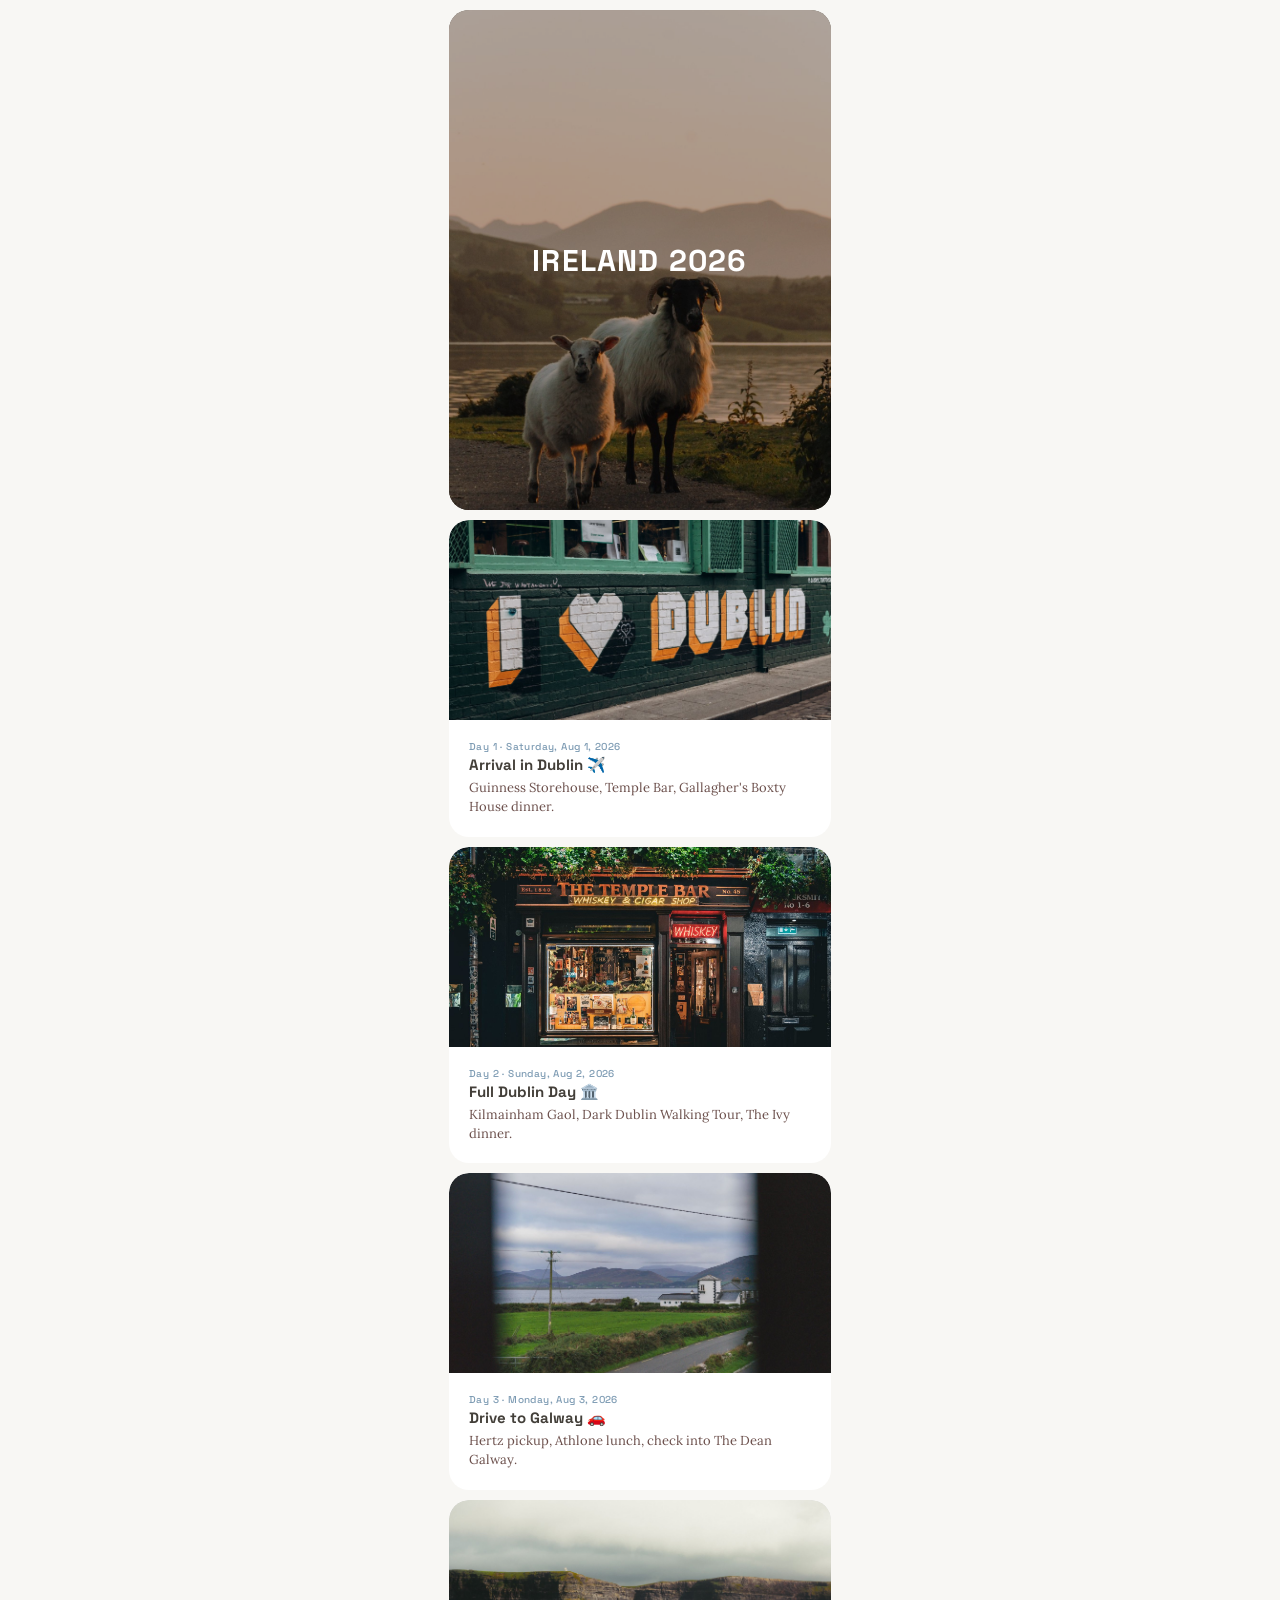
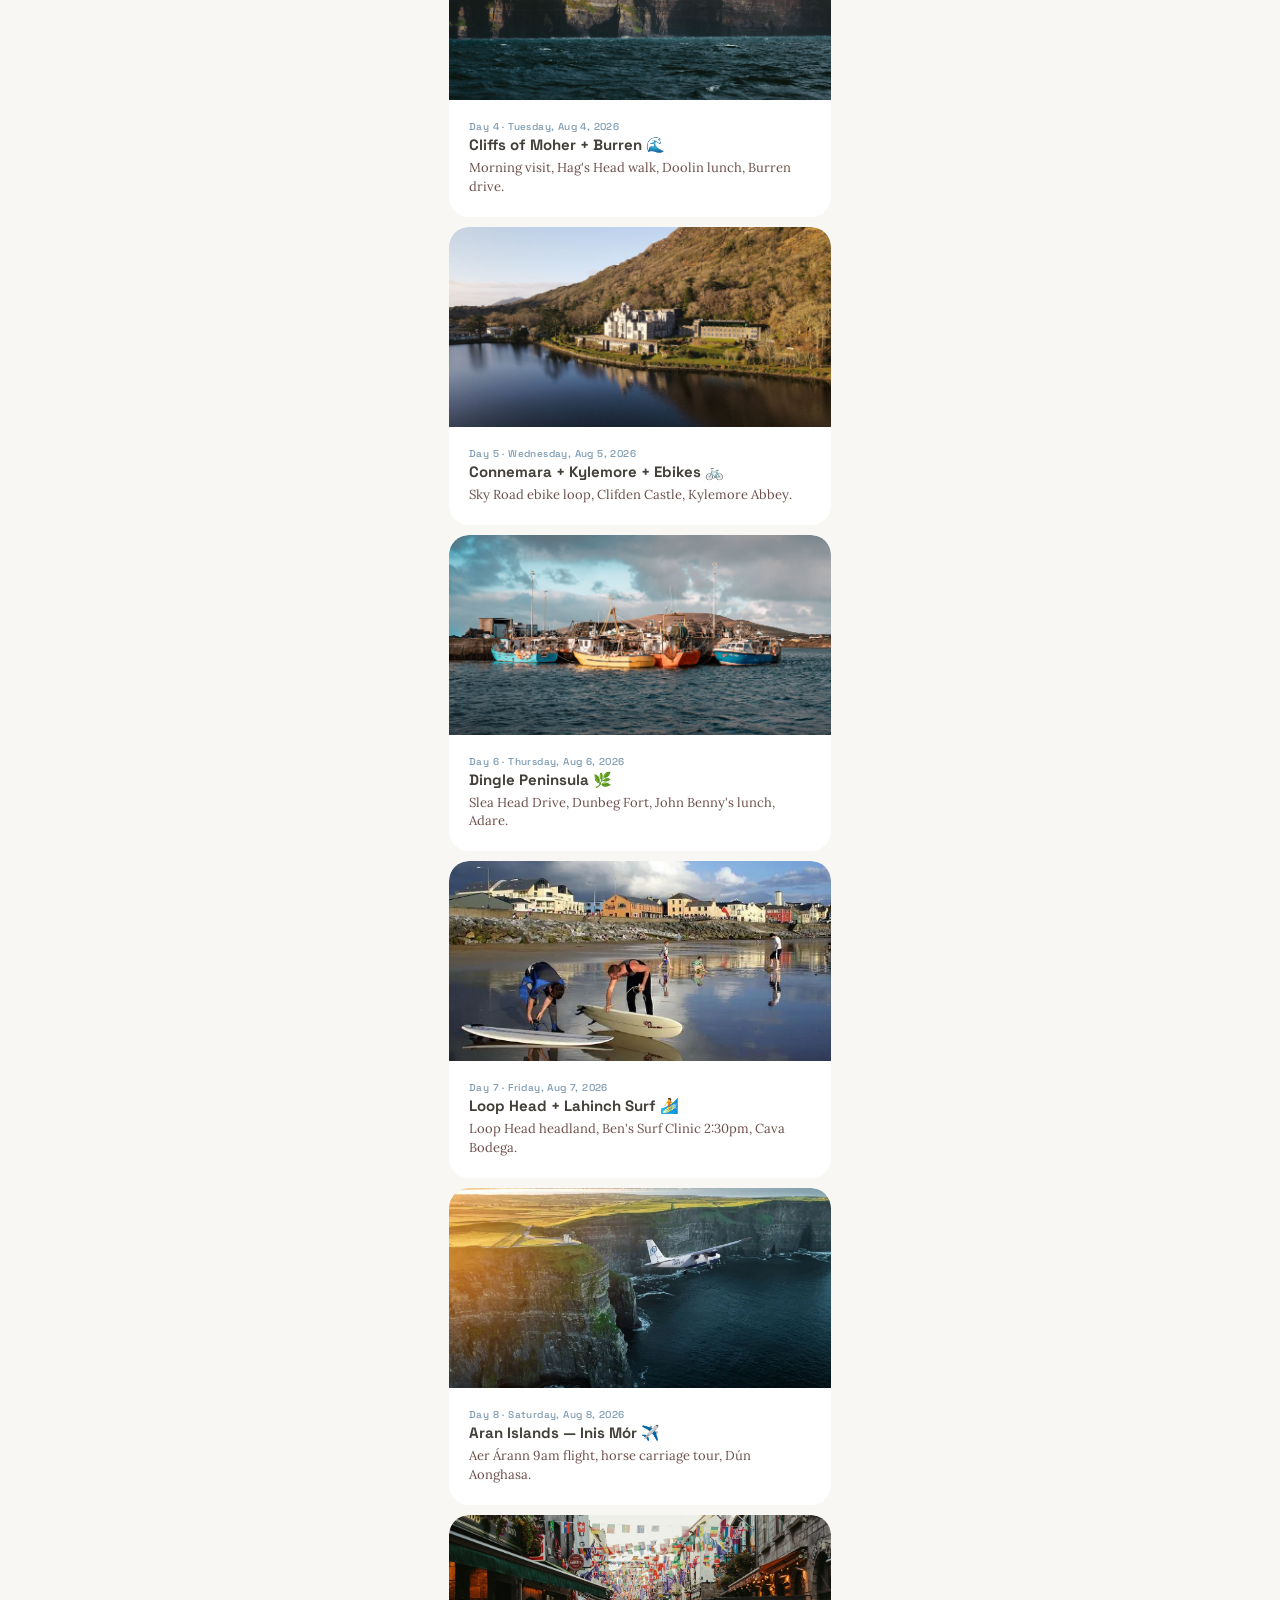
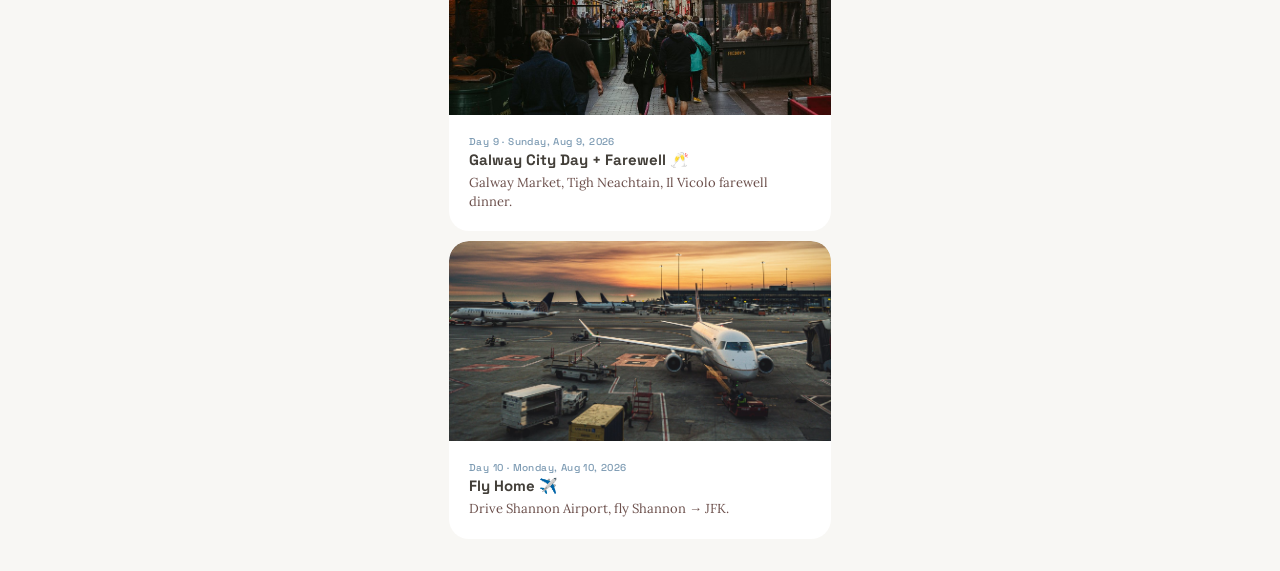
==== index.html @ e74ba72a "Initial Load" ====
<!DOCTYPE html>
<html lang="en">
<head>
<meta charset="UTF-8">
<meta name="viewport" content="width=device-width, initial-scale=1.0, maximum-scale=5.0">
<title>Sabatini Family — Ireland 2026</title>
<link rel="stylesheet" href="css/styles.css">
</head>
<body>
<main class="cover">

  <!-- Hero — replace bg-color with photo when ready -->
  <div class="cover-hero">
    <img src="img/hero.jpg" alt="Ireland 2026">
    <h1>IRELAND 2026</h1>
  </div>

  <!-- Day 1 -->
  <div class="day-card-wrap">
    <a class="day-card" href="days/day-01.html">
      <div class="day-card-image"><img src="img/day01.jpg" alt=""></div>
      <div class="day-card-text">
        <div class="day-card-meta">
          <span class="day-card-label">Day 1  ·  Saturday, Aug 1, 2026</span>
          <span class="day-card-title">Arrival in Dublin ✈️</span>
        </div>
        <span class="day-card-summary">Guinness Storehouse, Temple Bar, Gallagher's Boxty House dinner.</span>
      </div>
    </a>
  </div>

  <!-- Day 2 -->
  <div class="day-card-wrap">
    <a class="day-card" href="days/day-02.html">
      <div class="day-card-image"><img src="img/day02.jpg" alt=""></div>
      <div class="day-card-text">
        <div class="day-card-meta">
          <span class="day-card-label">Day 2  ·  Sunday, Aug 2, 2026</span>
          <span class="day-card-title">Full Dublin Day 🏛️</span>
        </div>
        <span class="day-card-summary">Kilmainham Gaol, Dark Dublin Walking Tour, The Ivy dinner.</span>
      </div>
    </a>
  </div>

  <!-- Day 3 -->
  <div class="day-card-wrap">
    <a class="day-card" href="days/day-03.html">
      <div class="day-card-image"><img src="img/day03.jpg" alt=""></div>
      <div class="day-card-text">
        <div class="day-card-meta">
          <span class="day-card-label">Day 3  ·  Monday, Aug 3, 2026</span>
          <span class="day-card-title">Drive to Galway 🚗</span>
        </div>
        <span class="day-card-summary">Hertz pickup, Athlone lunch, check into The Dean Galway.</span>
      </div>
    </a>
  </div>

  <!-- Day 4 -->
  <div class="day-card-wrap">
    <a class="day-card" href="days/day-04.html">
      <div class="day-card-image"><img src="img/day04.jpg" alt=""></div>
      <div class="day-card-text">
        <div class="day-card-meta">
          <span class="day-card-label">Day 4  ·  Tuesday, Aug 4, 2026</span>
          <span class="day-card-title">Cliffs of Moher + Burren 🌊</span>
        </div>
        <span class="day-card-summary">Morning visit, Hag's Head walk, Doolin lunch, Burren drive.</span>
      </div>
    </a>
  </div>

  <!-- Day 5 -->
  <div class="day-card-wrap">
    <a class="day-card" href="days/day-05.html">
      <div class="day-card-image"><img src="img/day05.jpg" alt=""></div>
      <div class="day-card-text">
        <div class="day-card-meta">
          <span class="day-card-label">Day 5  ·  Wednesday, Aug 5, 2026</span>
          <span class="day-card-title">Connemara + Kylemore + Ebikes 🚲</span>
        </div>
        <span class="day-card-summary">Sky Road ebike loop, Clifden Castle, Kylemore Abbey.</span>
      </div>
    </a>
  </div>

  <!-- Day 6 -->
  <div class="day-card-wrap">
    <a class="day-card" href="days/day-06.html">
      <div class="day-card-image"><img src="img/day06.jpg" alt=""></div>
      <div class="day-card-text">
        <div class="day-card-meta">
          <span class="day-card-label">Day 6  ·  Thursday, Aug 6, 2026</span>
          <span class="day-card-title">Dingle Peninsula 🌿</span>
        </div>
        <span class="day-card-summary">Slea Head Drive, Dunbeg Fort, John Benny's lunch, Adare.</span>
      </div>
    </a>
  </div>

  <!-- Day 7 -->
  <div class="day-card-wrap">
    <a class="day-card" href="days/day-07.html">
      <div class="day-card-image"><img src="img/day07.jpg" alt=""></div>
      <div class="day-card-text">
        <div class="day-card-meta">
          <span class="day-card-label">Day 7  ·  Friday, Aug 7, 2026</span>
          <span class="day-card-title">Loop Head + Lahinch Surf 🏄</span>
        </div>
        <span class="day-card-summary">Loop Head headland, Ben's Surf Clinic 2:30pm, Cava Bodega.</span>
      </div>
    </a>
  </div>

  <!-- Day 8 -->
  <div class="day-card-wrap">
    <a class="day-card" href="days/day-08.html">
      <div class="day-card-image"><img src="img/day08.jpg" alt=""></div>
      <div class="day-card-text">
        <div class="day-card-meta">
          <span class="day-card-label">Day 8  ·  Saturday, Aug 8, 2026</span>
          <span class="day-card-title">Aran Islands — Inis Mór ✈️</span>
        </div>
        <span class="day-card-summary">Aer Árann 9am flight, horse carriage tour, Dún Aonghasa.</span>
      </div>
    </a>
  </div>

  <!-- Day 9 -->
  <div class="day-card-wrap">
    <a class="day-card" href="days/day-09.html">
      <div class="day-card-image"><img src="img/day09.jpg" alt=""></div>
      <div class="day-card-text">
        <div class="day-card-meta">
          <span class="day-card-label">Day 9  ·  Sunday, Aug 9, 2026</span>
          <span class="day-card-title">Galway City Day + Farewell 🥂</span>
        </div>
        <span class="day-card-summary">Galway Market, Tigh Neachtain, Il Vicolo farewell dinner.</span>
      </div>
    </a>
  </div>

  <!-- Day 10 -->
  <div class="day-card-wrap">
    <a class="day-card" href="days/day-10.html">
      <div class="day-card-image"><img src="img/day10.jpg" alt=""></div>
      <div class="day-card-text">
        <div class="day-card-meta">
          <span class="day-card-label">Day 10  ·  Monday, Aug 10, 2026</span>
          <span class="day-card-title">Fly Home ✈️</span>
        </div>
        <span class="day-card-summary">Drive Shannon Airport, fly Shannon → JFK.</span>
      </div>
    </a>
  </div>

</main>
</body>
</html>
---- css/styles.css ----
@import url('https://fonts.googleapis.com/css2?family=Space+Grotesk:wght@300;400;500;700&family=Lora:ital,wght@0,400;0,500;0,600;1,400;1,500&display=swap');

/* ─── Tokens ─────────────────────────────────────────────────── */
:root {
  --galway:    #433f39;
  --atlantic:  #7d9bb3;
  --burren:    #656033;
  --connemara: #996c41;
  --dingle:    #6c504c;
  --mist:      #c6d2e5;
  --surface:   #f8f7f4;
  --card:      #ffffff;
  --img-ph:    #d9d9d9;
  --gap:       10px;
  --sans:      'Space Grotesk', sans-serif;
  --serif:     'Lora', Georgia, 'Times New Roman', serif;

  /* Regional header accent — Dublin leg (Days 1-2), distinct from the Galway-based leg (Days 3-10) */
  --dublin: #6b2f2b;  /* Georgian brick / oxblood */
}

/* ─── Reset ──────────────────────────────────────────────────── */
*, *::before, *::after { box-sizing: border-box; margin: 0; padding: 0; }
html { font-size: 16px; -webkit-text-size-adjust: 100%; }
body { font-family: var(--sans); background: var(--surface); color: var(--galway); }
a { color: inherit; text-decoration: none; }
img { display: block; width: 100%; height: 100%; object-fit: cover; }

/* ─── INDEX PAGE ─────────────────────────────────────────────── */

.cover {
  max-width: 402px;
  margin: 0 auto;
  background: var(--surface);
  display: flex;
  flex-direction: column;
  gap: var(--gap);
  padding-top: 10px;
  padding-bottom: 2rem;
}

/* Hero — 500px, inset 10px, rounded 20px, centered title */
.cover-hero {
  margin: 0 10px;
  height: 500px;
  background: var(--galway);
  border-radius: 20px;
  display: flex;
  align-items: center;
  justify-content: center;
  padding: 10px;
  position: relative;
  overflow: hidden;
  flex-shrink: 0;
}
.cover-hero img {
  position: absolute;
  inset: 0;
  width: 100%;
  height: 100%;
  object-fit: cover;
  z-index: 0;
}
.cover-hero::before {
  content: "";
  position: absolute;
  inset: 0;
  background: rgba(0, 0, 0, 0.32);
  z-index: 1;
}
.cover-hero h1 {
  font-size: 30px;
  font-weight: 700;
  color: #fff;
  text-align: center;
  letter-spacing: 1.2px;
  position: relative;
  z-index: 2;
}

/* Day card wrapper — 10px horizontal padding */
.day-card-wrap {
  width: 100%;
  padding: 0 10px;
  flex-shrink: 0;
}

/* Day card — white, tall, image on top, 20px radius */
.day-card {
  display: flex;
  flex-direction: column;
  align-items: stretch;
  width: 100%;
  background: var(--card);
  border-radius: 20px;
  overflow: hidden;
}

/* Image — full width on top, 200px tall, rounded top corners */
.day-card-image {
  width: 100%;
  height: 200px;
  background: var(--img-ph);
  overflow: hidden;
  position: relative;
  border-top-left-radius: 20px;
  border-top-right-radius: 20px;
}
.day-card-image img {
  position: absolute; inset: 0;
  width: 100%; height: 100%;
  object-fit: cover;
}

/* Text content — below image, 20px padding */
.day-card-text {
  display: flex;
  flex-direction: column;
  gap: 5px;
  padding: 20px;
}
.day-card-meta { display: flex; flex-direction: column; gap: 2px; }
.day-card-label {
  font-family: var(--sans);
  font-size: 10px;
  font-weight: 500;
  color: var(--atlantic);
  letter-spacing: 0.4px;
}
.day-card-title {
  font-family: var(--sans);
  font-size: 15px;
  font-weight: 700;
  color: var(--galway);
}
.day-card-summary {
  font-family: var(--serif);
  font-size: 13px;
  font-weight: 400;
  color: var(--dingle);
  line-height: 1.45;
}


/* ─── DAY DETAIL PAGE ────────────────────────────────────────── */

.day-page {
  max-width: 402px;
  margin: 0 auto;
  background: var(--surface);
  display: flex;
  flex-direction: column;
  gap: var(--gap);
  min-height: 100vh;
  padding-bottom: 2rem;
}

/* Top card — nav + map + tabs merged into one rounded unit, inset 10px from page edges */
.day-top-wrap {
  width: 100%;
  padding: 10px 10px 0 10px;
  flex-shrink: 0;
}
.day-top-card {
  width: 100%;
  border-radius: 20px;
  overflow: hidden;
}
/* Dublin leg (Days 1-2) — swap the header/tabs accent from Galway charcoal to Dublin brick */
.day-top-card.region-dublin .day-nav,
.day-top-card.region-dublin .day-tabs {
  background: var(--dublin);
}

/* Nav bar — #433f39, holds title + breadcrumb + links */
.day-nav {
  width: 100%;
  background: var(--galway);
  display: flex;
  flex-direction: column;
  gap: 14px;
  justify-content: center;
  padding: 16px 20px;
  flex-shrink: 0;
}
.day-nav-head {
  display: flex;
  flex-direction: column;
  gap: 4px;
}
.day-nav-title {
  font-family: var(--sans);
  font-size: 20px;
  font-weight: 700;
  color: #fff;
}
/* Breadcrumb inside the nav bar */
.day-nav-breadcrumb {
  display: flex;
  align-items: center;
  gap: 6px;
  flex-wrap: wrap;
}
.nav-bc-day   { font-family: var(--sans); font-size: 12px; font-weight: 700; color: #fff; white-space: nowrap; }
.nav-bc-dot   { width: 5px; height: 5px; border-radius: 50%; background: var(--mist); flex-shrink: 0; }
.nav-bc-date  { font-family: var(--sans); font-size: 12px; font-weight: 300; color: var(--mist); white-space: nowrap; }
.nav-bc-title { font-family: var(--sans); font-size: 15px; font-weight: 700; color: #fff; }
.day-nav-links {
  display: grid;
  grid-template-columns: 1fr auto 1fr;
  align-items: center;
  width: 100%;
}
.day-nav-links a {
  font-size: 12px;
  font-weight: 300;
  color: var(--mist);
  white-space: nowrap;
}
.day-nav-links .nav-prev { grid-column: 1; justify-self: start; }
.day-nav-links .nav-all  { grid-column: 2; justify-self: center; }
.day-nav-links .nav-next { grid-column: 3; justify-self: end; }

/* Map — mist bg, 400px tall, flush within the top card (no independent radius) */
.day-map {
  width: 100%;
  height: 400px;
  background: var(--mist);
  overflow: hidden;
  position: relative;
  display: flex;
  align-items: center;
  justify-content: center;
}
.day-map > div[id^="gmap"] {
  position: absolute;
  inset: 0;
  width: 100% !important;
  height: 100% !important;
}
.map-placeholder-label {
  font-size: 16px;
  font-weight: 500;
  color: var(--atlantic);
  pointer-events: none;
}

/* Tab bar — #433f39, 59px tall, flush within the top card */
.day-tabs {
  width: 100%;
  height: 59px;
  background: var(--galway);
  display: flex;
  align-items: center;
  justify-content: space-between;
  padding: 5px 20px;
  flex-shrink: 0;
}
.day-tabs a {
  font-size: 11px;
  font-weight: 700;
  letter-spacing: 0.55px;
  color: var(--mist);
  white-space: nowrap;
}
.day-tabs a:first-child { color: #fff; }

/* Itinerary section */
.day-section {
  width: 100%;
  background: var(--card);
  padding: 20px;
  display: flex;
  flex-direction: column;
  gap: 10px;
  flex-shrink: 0;
}

/* Section pill header */
.section-pill {
  width: 100%;
  display: flex;
  align-items: center;
  font-size: 11px;
  font-weight: 700;
  letter-spacing: 0.55px;
  color: #fff;
  padding: 5px 10px;
  border-radius: 10px;
}
.pill-galway    { background: var(--galway); }
.pill-burren    { background: var(--burren); }
.pill-connemara { background: var(--connemara); }
.pill-atlantic  { background: var(--atlantic); }
.pill-dingle    { background: var(--dingle); }

/* Itinerary row */
.itin-row {
  width: 100%;
  background: var(--galway);
  border-radius: 10px;
  padding: 5px 10px;
  display: flex;
  gap: 10px;
  align-items: flex-start;
}
.itin-time {
  font-size: 12px;
  font-weight: 700;
  color: #fff;
  white-space: nowrap;
  flex-shrink: 0;
}
.itin-desc {
  font-size: 12px;
  font-weight: 400;
  color: var(--mist);
}
.itin-notes {
  font-family: var(--serif);
  font-size: 13px;
  font-weight: 400;
  color: var(--galway);
  line-height: 1.5;
  padding: 0 2px;
}

/* Location pins */
.location-pin {
  font-size: 12px;
  font-weight: 400;
  color: var(--atlantic);
  line-height: 1.5;
}
.location-pin a { color: var(--atlantic); }
.location-pin a::before { content: "📍 "; }

/* Notes body */
.note-body {
  font-family: var(--serif);
  font-size: 13px;
  font-weight: 400;
  color: var(--galway);
  line-height: 1.6;
}

/* Contacts */
.contact-row {
  display: flex;
  justify-content: space-between;
  align-items: center;
  gap: 12px;
  padding: 4px 0;
  border-bottom: 0.5px solid #f0ede8;
}
.contact-row:last-child { border-bottom: none; }
.contact-label { font-size: 12px; font-weight: 500; color: var(--galway); }
.contact-value { font-size: 12px; color: var(--atlantic); text-align: right; }
.contact-value a { color: var(--atlantic); }

/* Bottom nav */
.day-bottom-nav {
  display: grid;
  grid-template-columns: 1fr auto 1fr;
  align-items: center;
  padding: 1rem 1.25rem;
  border-top: 0.5px solid #e8e5df;
  background: var(--surface);
}
.day-bottom-nav a { font-size: 12px; font-weight: 600; color: var(--atlantic); }
.day-bottom-nav .nav-center { font-size: 11px; font-weight: 400; color: var(--dingle); }
.day-bottom-nav .nav-prev { grid-column: 1; justify-self: start; }
.day-bottom-nav .nav-center { grid-column: 2; justify-self: center; }
.day-bottom-nav .nav-next { grid-column: 3; justify-self: end; }

@media (max-width: 402px) {
  .cover, .day-page { max-width: 100%; }
}
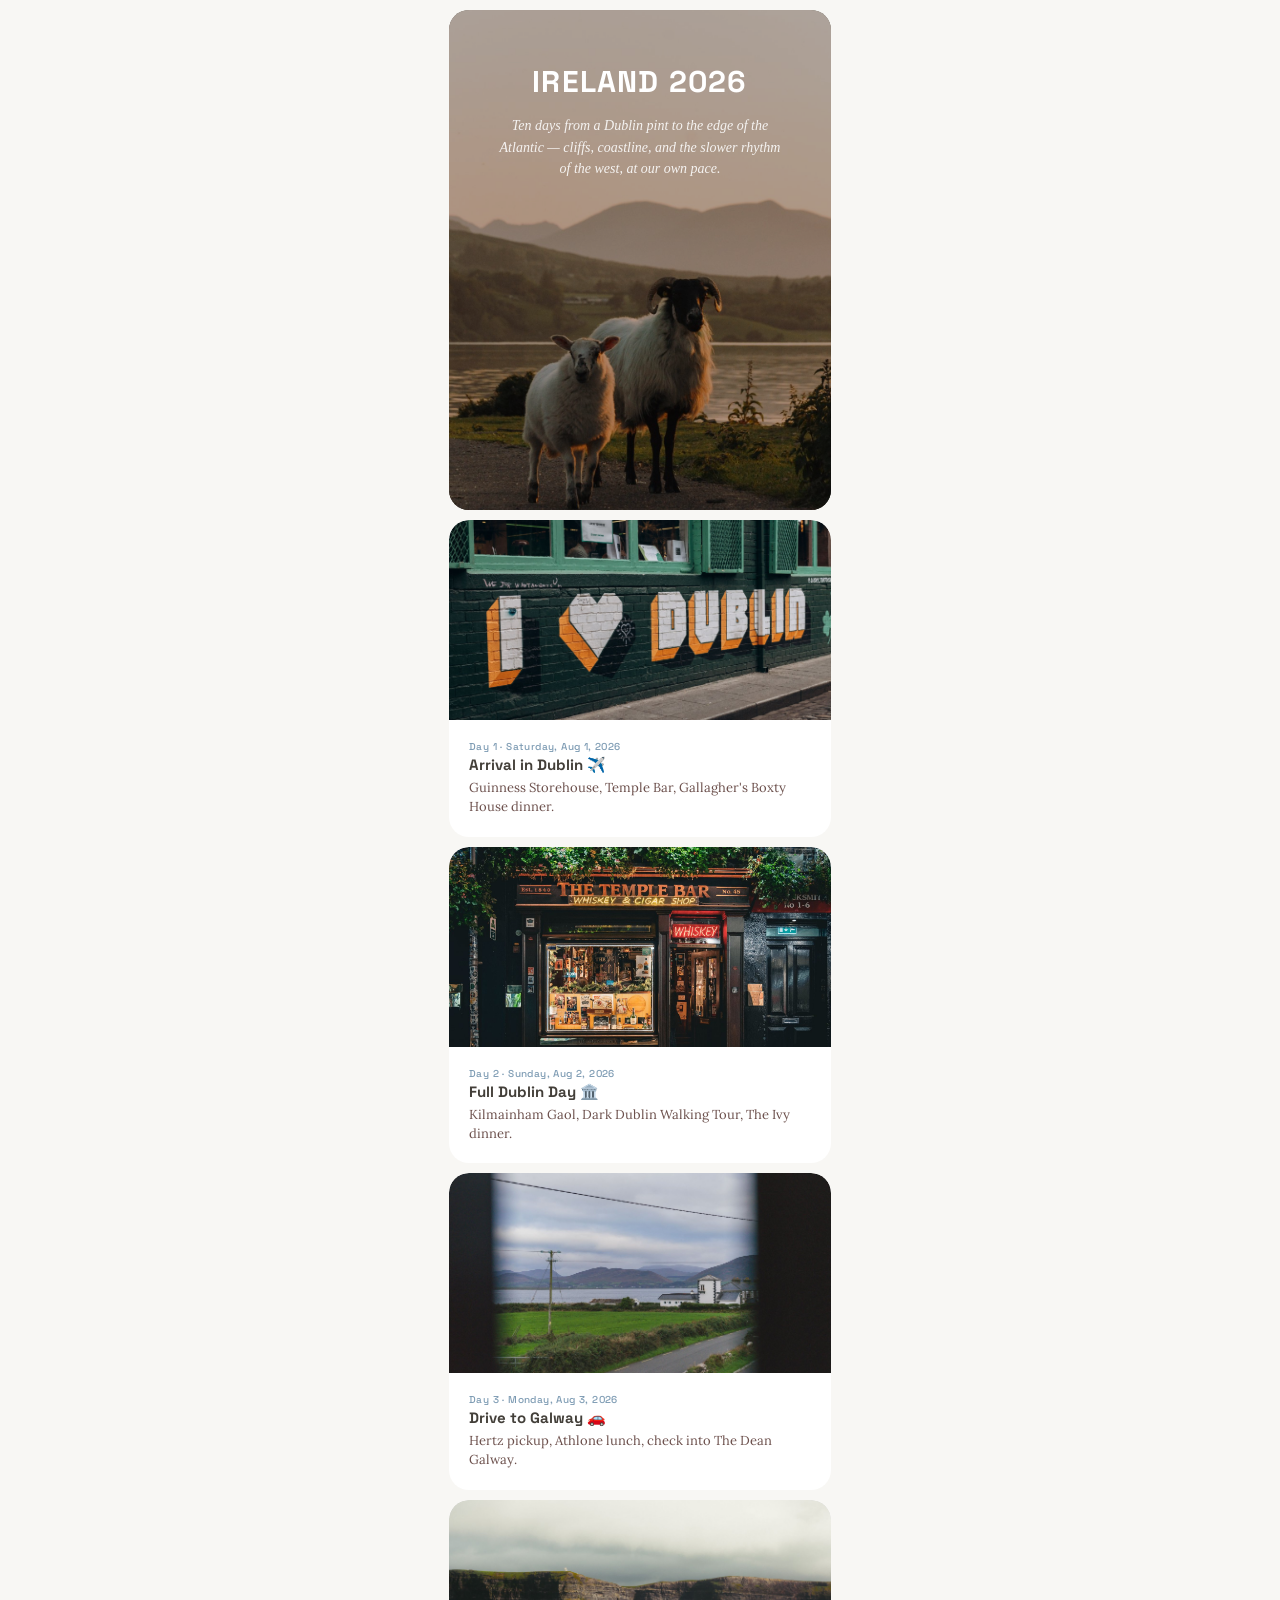
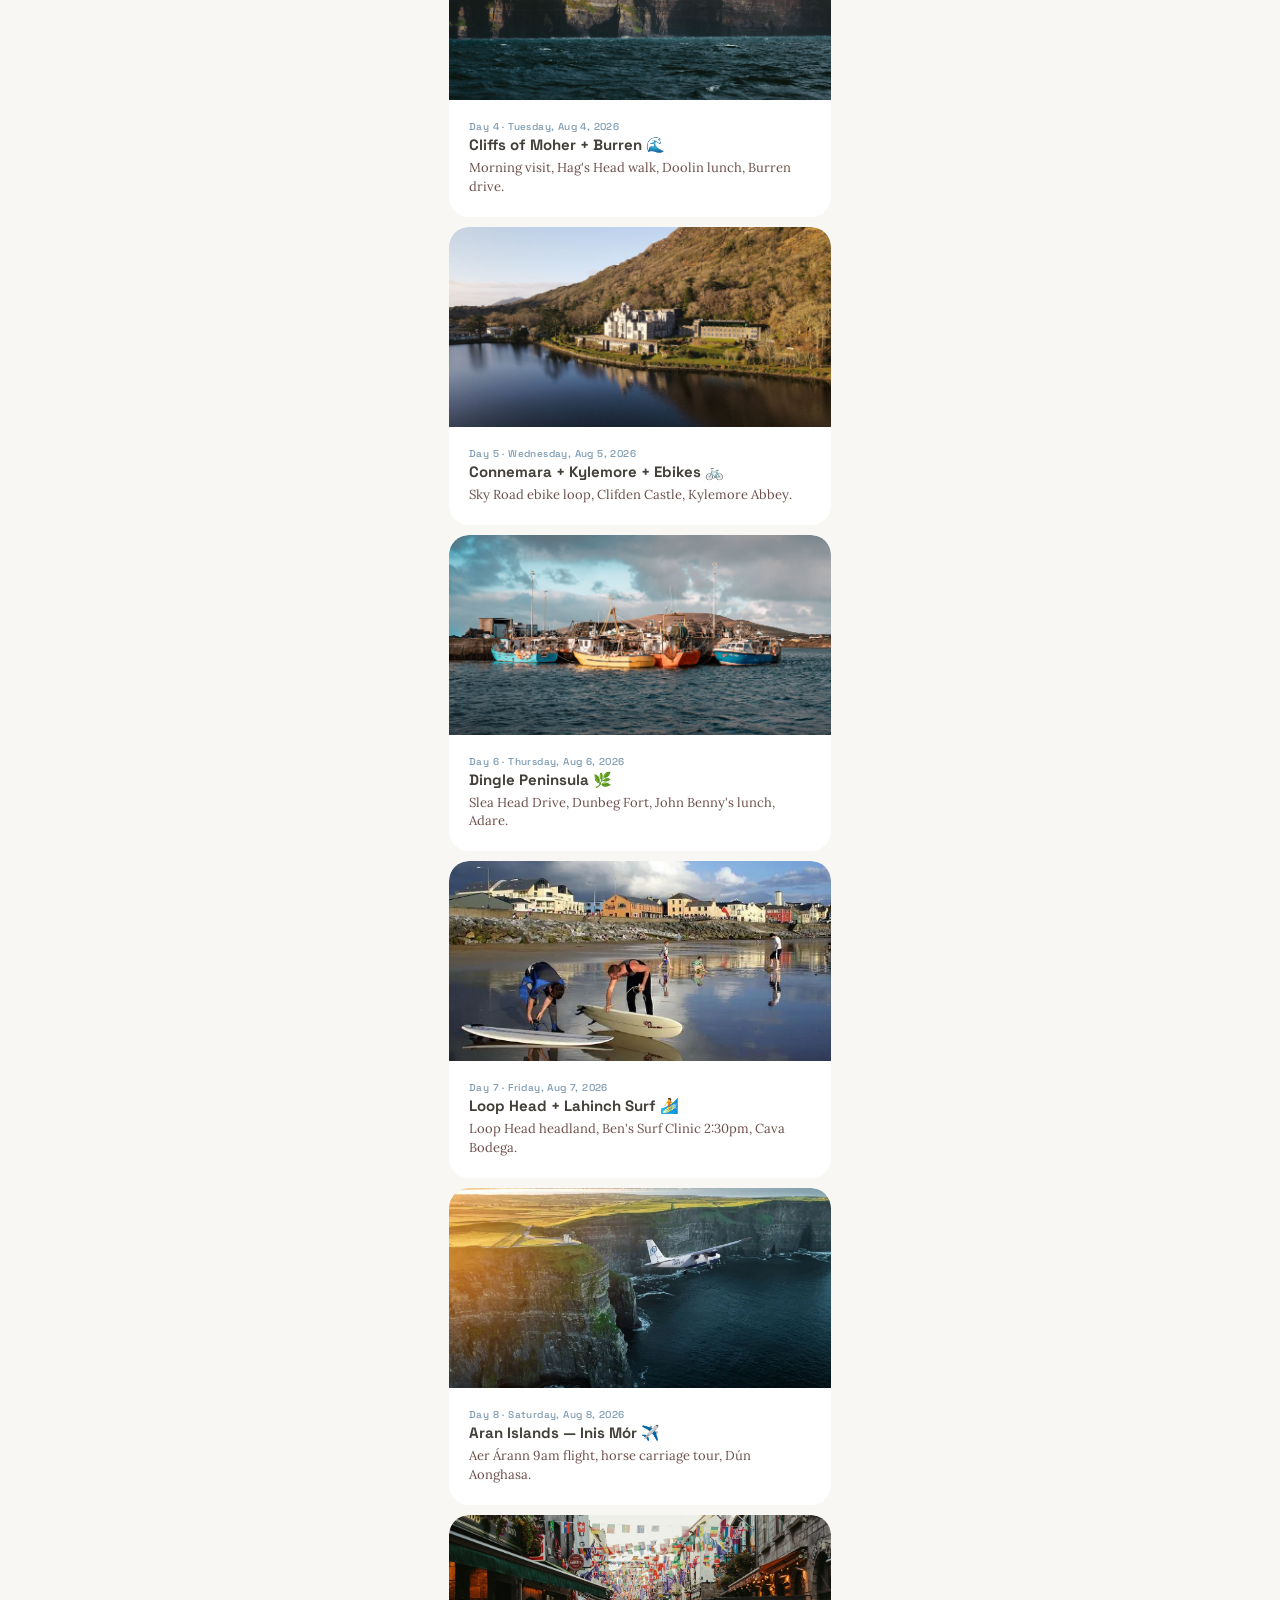
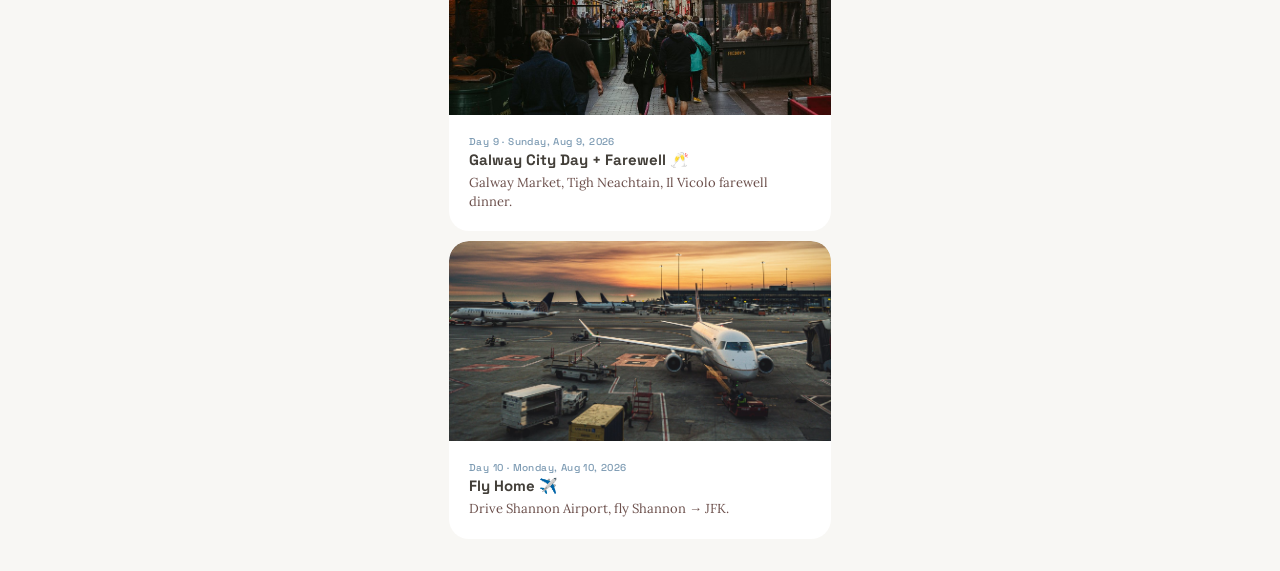
==== commit 182841f2: "homepage tweak" ====
--- a/index.html
+++ b/index.html
@@ -12,7 +12,10 @@
   <!-- Hero — replace bg-color with photo when ready -->
   <div class="cover-hero">
     <img src="img/hero.jpg" alt="Ireland 2026">
-    <h1>IRELAND 2026</h1>
+    <div class="cover-hero-content">
+      <h1>IRELAND 2026</h1>
+      <p class="cover-hero-sub">Ten days from a Dublin pint to the edge of the Atlantic — cliffs, coastline, and the slower rhythm of the west, at our own pace.</p>
+    </div>
   </div>
 
   <!-- Day 1 -->
--- a/css/styles.css
+++ b/css/styles.css
@@ -39,16 +39,16 @@
   padding-bottom: 2rem;
 }
 
-/* Hero — 500px, inset 10px, rounded 20px, centered title */
+/* Hero — 500px, inset 10px, rounded 20px, title+sub in top third */
 .cover-hero {
   margin: 0 10px;
   height: 500px;
   background: var(--galway);
   border-radius: 20px;
   display: flex;
-  align-items: center;
+  align-items: flex-start;
   justify-content: center;
-  padding: 10px;
+  padding: 52px 30px 10px;
   position: relative;
   overflow: hidden;
   flex-shrink: 0;
@@ -68,14 +68,30 @@
   background: rgba(0, 0, 0, 0.32);
   z-index: 1;
 }
+.cover-hero-content {
+  position: relative;
+  z-index: 2;
+  display: flex;
+  flex-direction: column;
+  align-items: center;
+  gap: 14px;
+}
 .cover-hero h1 {
   font-size: 30px;
   font-weight: 700;
   color: #fff;
   text-align: center;
   letter-spacing: 1.2px;
-  position: relative;
-  z-index: 2;
+}
+.cover-hero-sub {
+  font-family: var(--serif);
+  font-size: 14px;
+  font-weight: 400;
+  font-style: italic;
+  color: rgba(255, 255, 255, 0.88);
+  line-height: 1.55;
+  text-align: center;
+  max-width: 290px;
 }
 
 /* Day card wrapper — 10px horizontal padding */
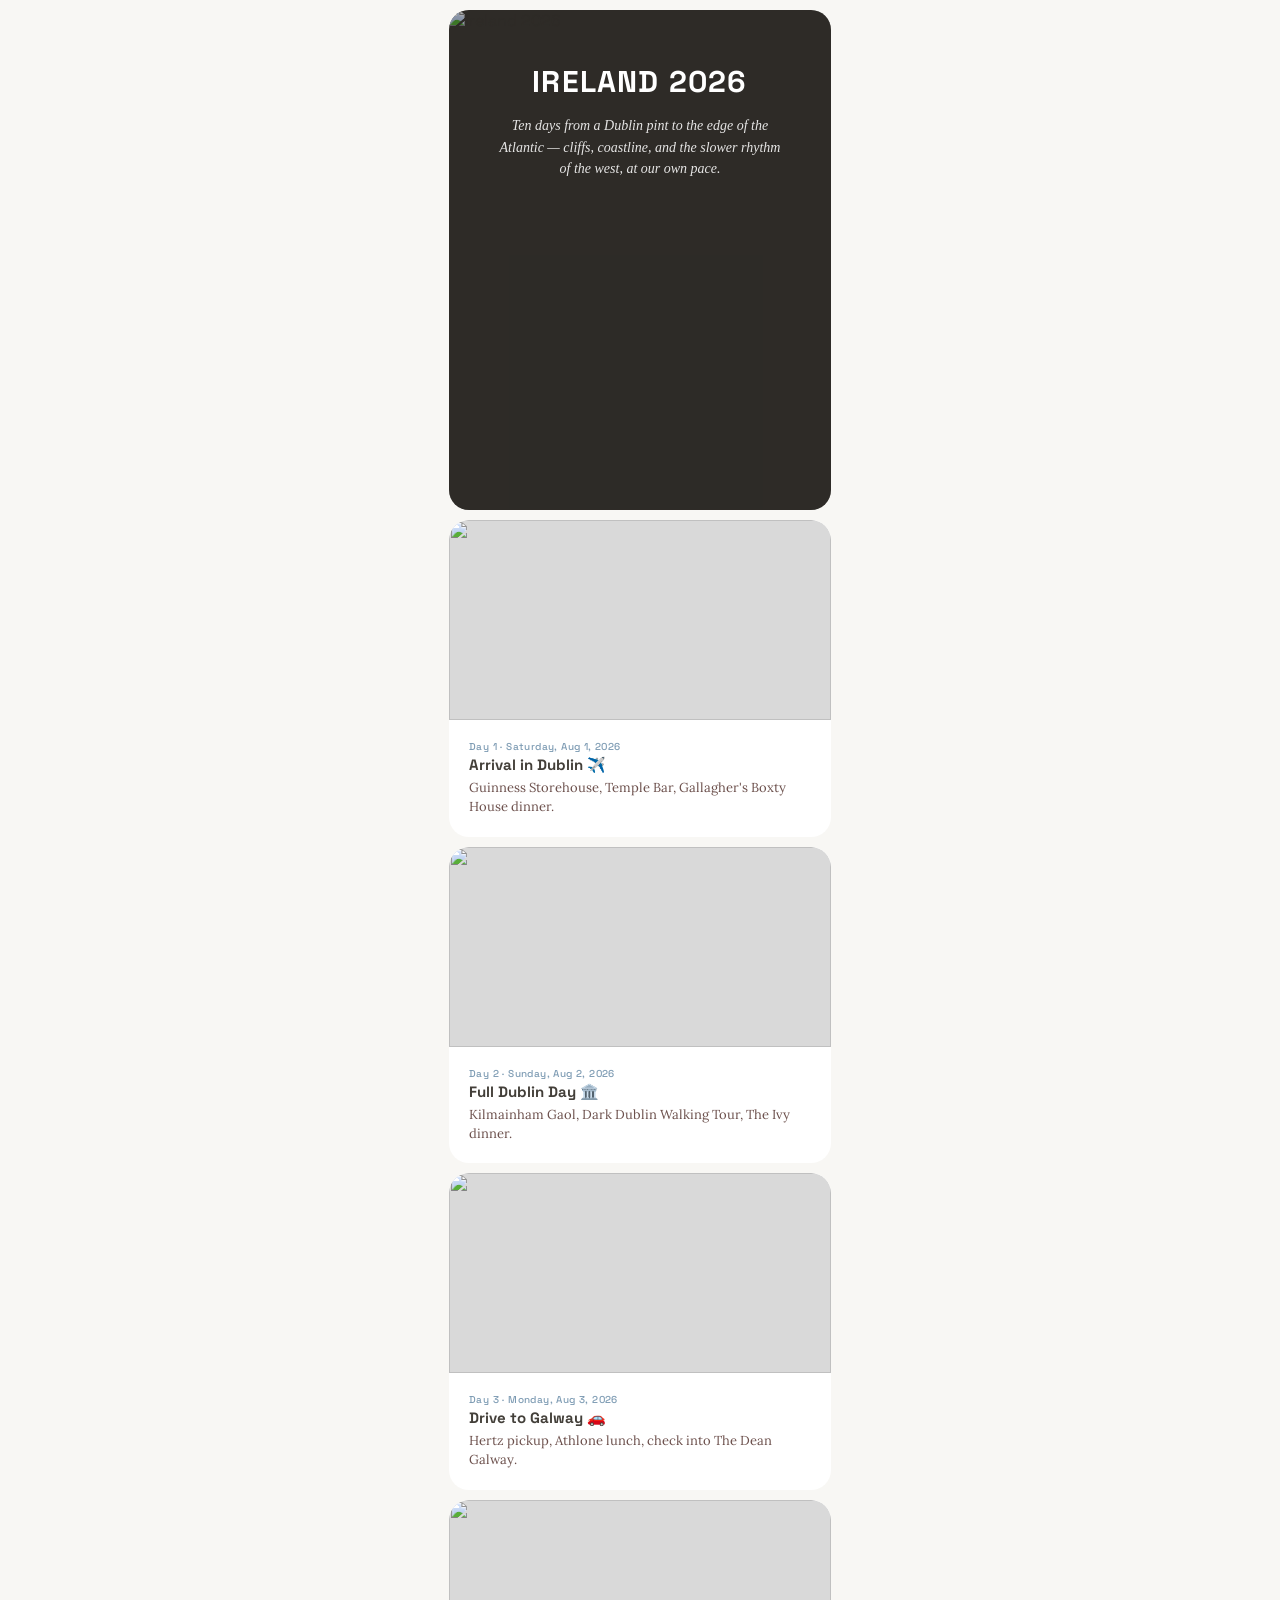
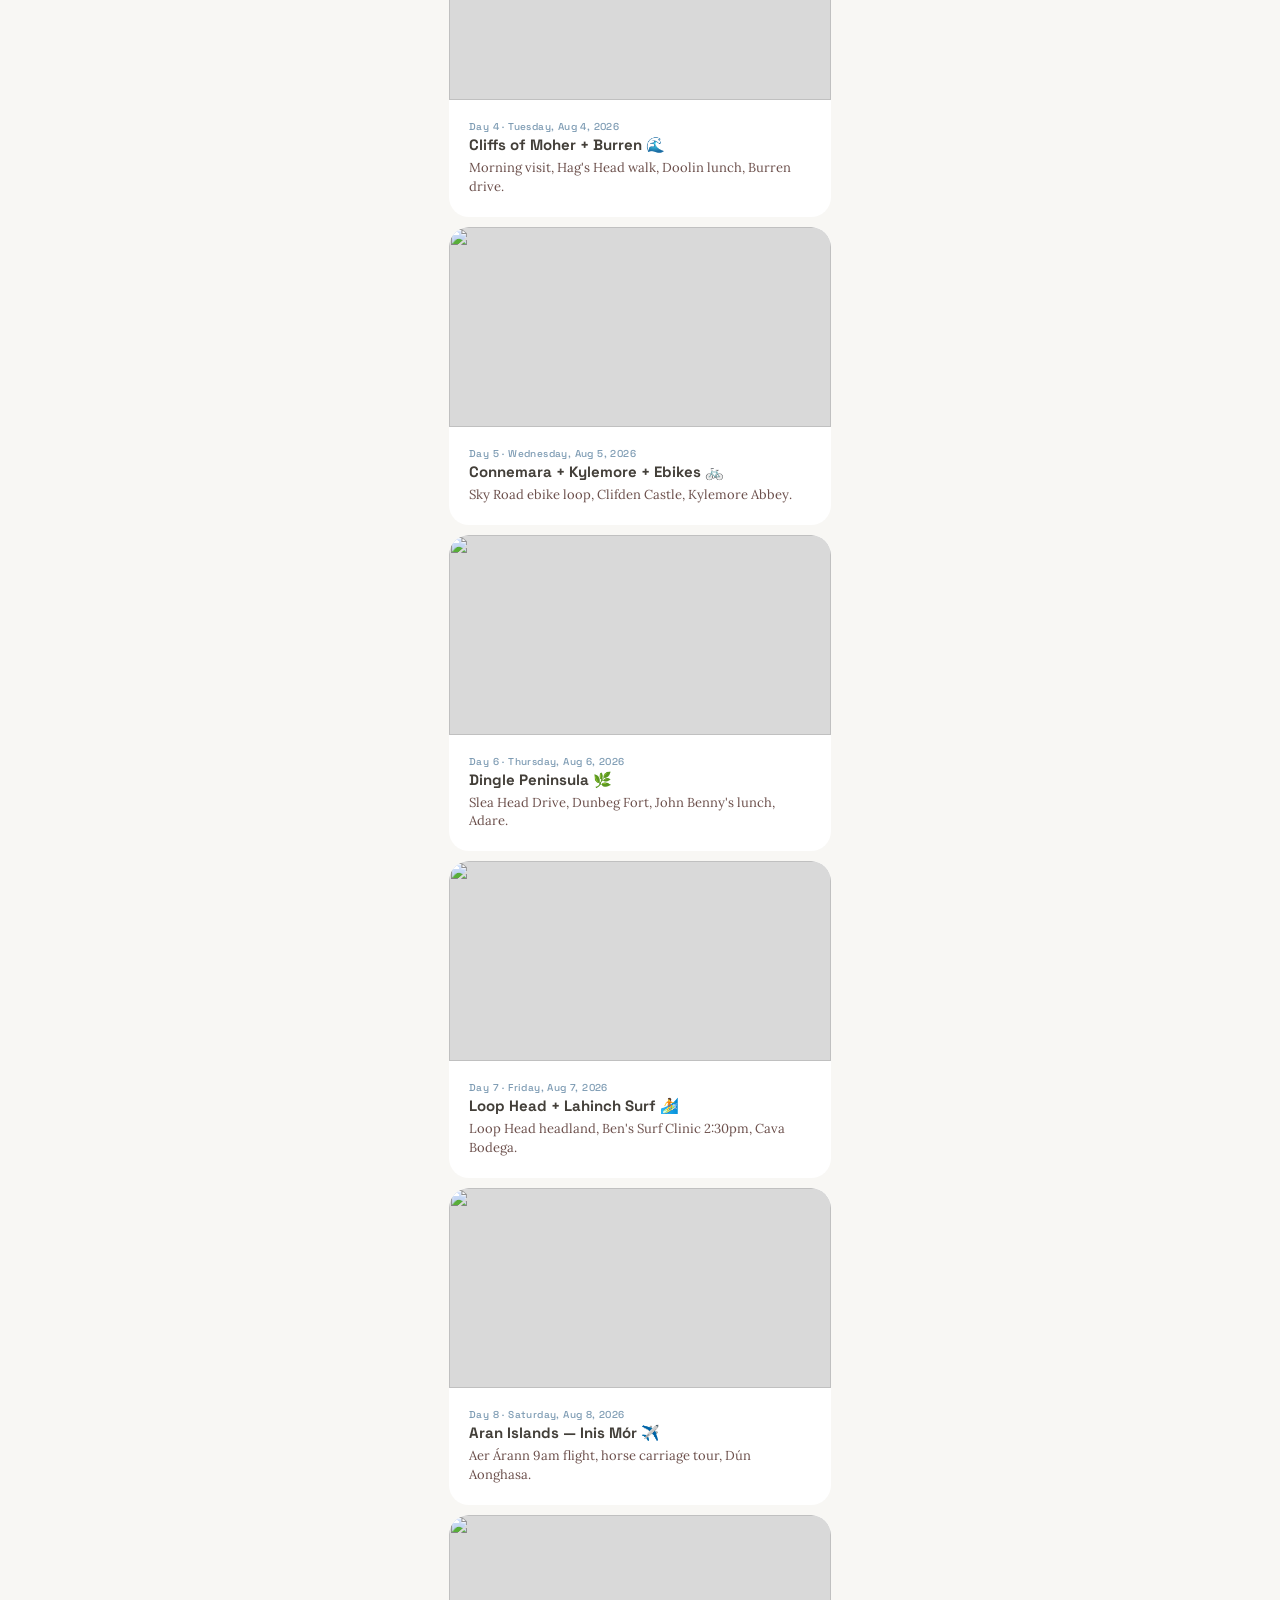
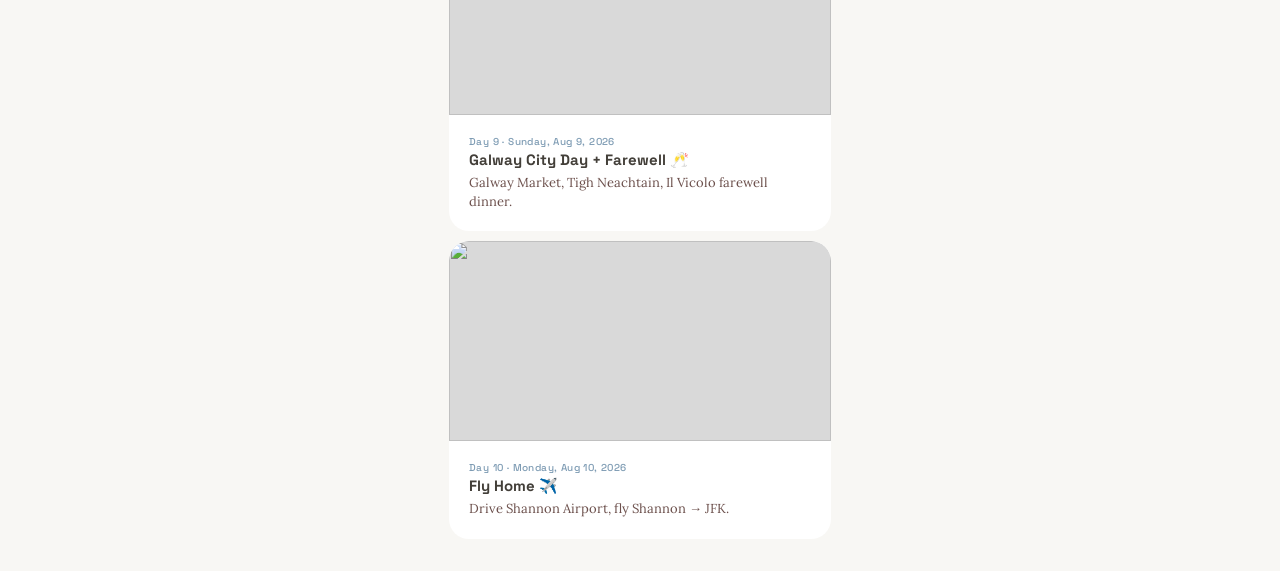
==== commit 170ca996: "social image" ====
--- a/index.html
+++ b/index.html
@@ -4,6 +4,18 @@
 <meta charset="UTF-8">
 <meta name="viewport" content="width=device-width, initial-scale=1.0, maximum-scale=5.0">
 <title>Sabatini Family — Ireland 2026</title>
+
+<!-- Social share preview (iMessage, WhatsApp, Slack, Facebook, etc.) -->
+<meta property="og:type" content="website">
+<meta property="og:title" content="Sabatini Family — Ireland 2026">
+<meta property="og:description" content="Ten days from a Dublin pint to the edge of the Atlantic — cliffs, coastline, and the slower rhythm of the west, at our own pace.">
+<meta property="og:image" content="https://rob-sabatini.github.io/Ireland2026/img/social-preview.jpg">
+<meta property="og:url" content="https://rob-sabatini.github.io/Ireland2026/">
+<meta name="twitter:card" content="summary_large_image">
+<meta name="twitter:title" content="Sabatini Family — Ireland 2026">
+<meta name="twitter:description" content="Ten days from a Dublin pint to the edge of the Atlantic — cliffs, coastline, and the slower rhythm of the west, at our own pace.">
+<meta name="twitter:image" content="https://rob-sabatini.github.io/Ireland2026/img/social-preview.jpg">
+
 <link rel="stylesheet" href="css/styles.css">
 </head>
 <body>
--- a/css/styles.css
+++ b/css/styles.css
@@ -348,7 +348,7 @@
   color: var(--atlantic);
   line-height: 1.5;
 }
-.location-pin a { color: var(--atlantic); }
+.location-pin a { color: #3c5d76; font-weight: 600; }
 .location-pin a::before { content: "📍 "; }
 
 /* Notes body */
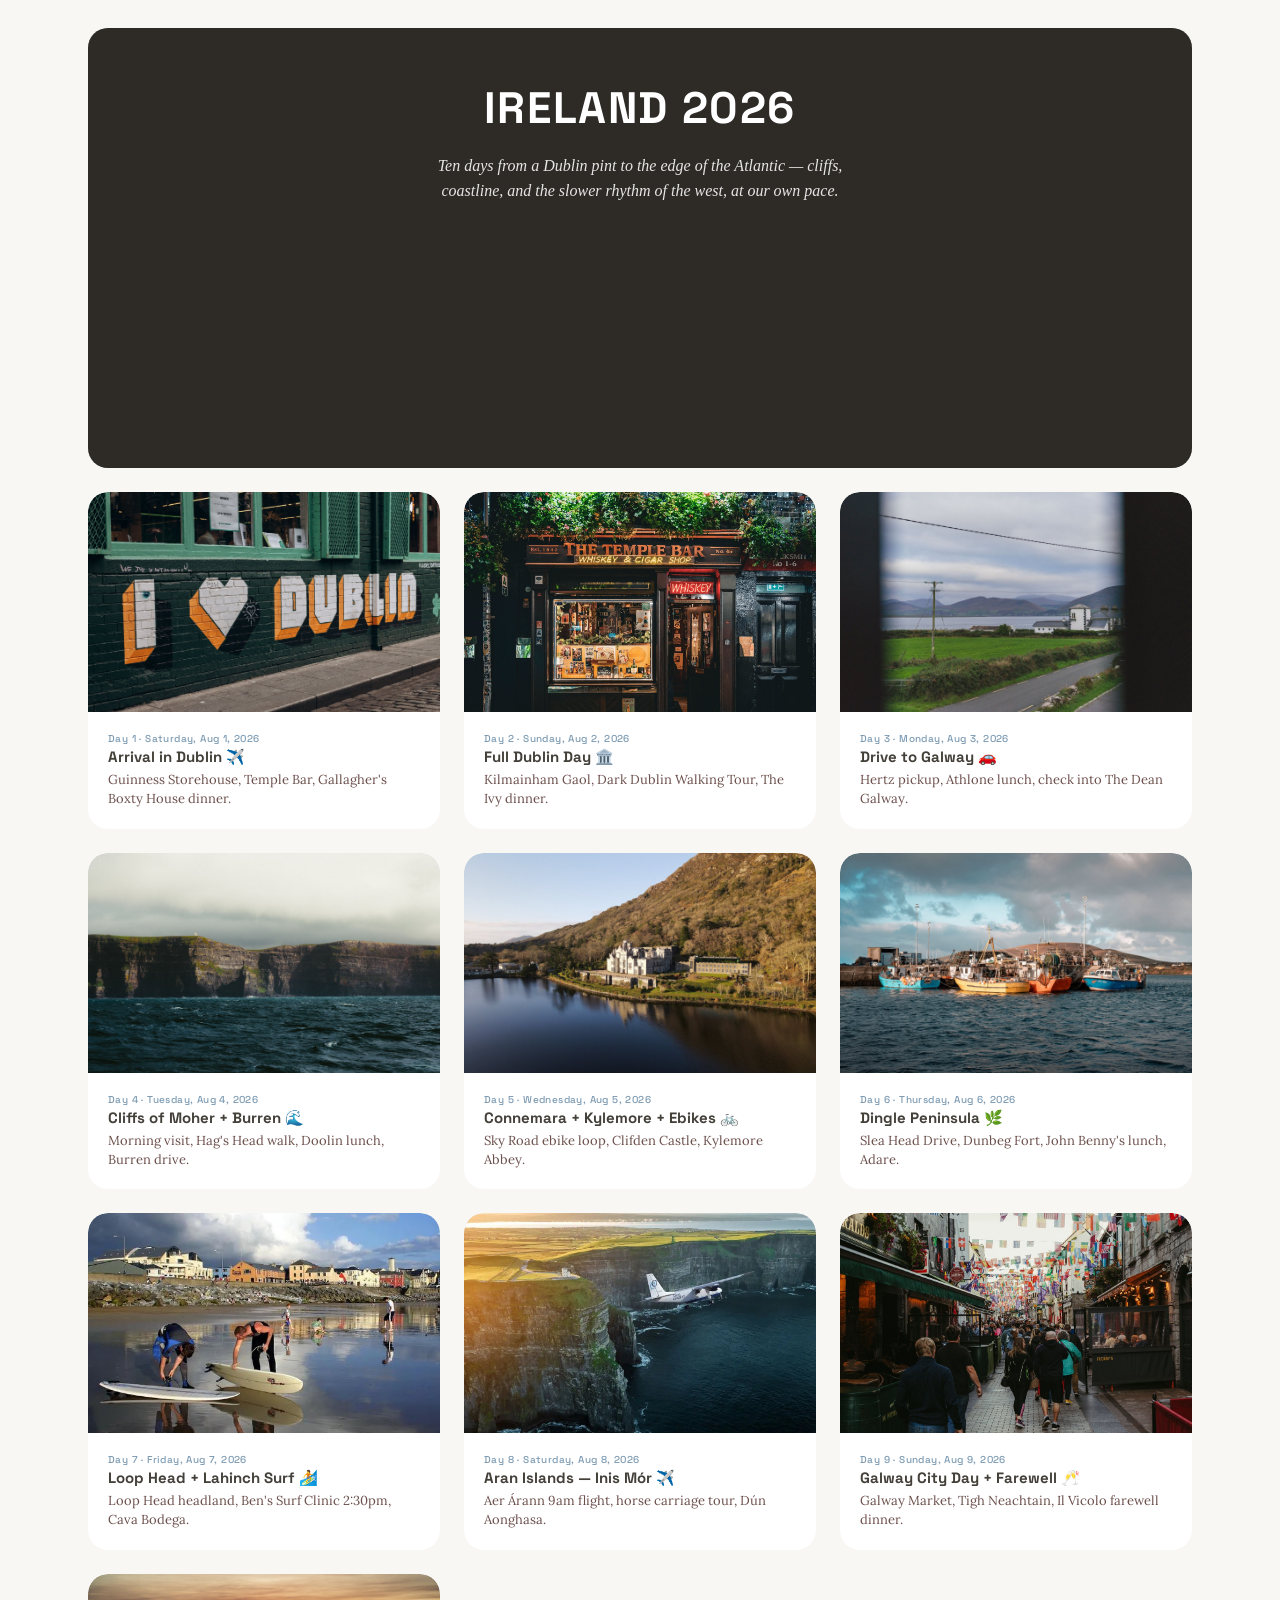
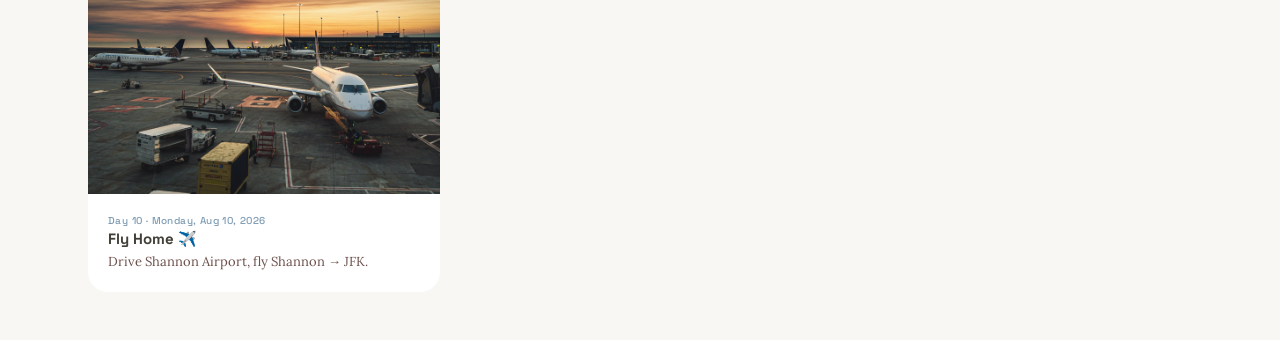
==== commit 5f46c164: "desktop version" ====
--- a/index.html
+++ b/index.html
@@ -23,7 +23,10 @@
 
   <!-- Hero — replace bg-color with photo when ready -->
   <div class="cover-hero">
-    <img src="img/hero.jpg" alt="Ireland 2026">
+    <picture>
+      <source media="(min-width: 900px)" srcset="img/social-preview.jpg">
+      <img src="img/hero.jpg" alt="Ireland 2026">
+    </picture>
     <div class="cover-hero-content">
       <h1>IRELAND 2026</h1>
       <p class="cover-hero-sub">Ten days from a Dublin pint to the edge of the Atlantic — cliffs, coastline, and the slower rhythm of the west, at our own pace.</p>
--- a/css/styles.css
+++ b/css/styles.css
@@ -392,3 +392,58 @@
 @media (max-width: 402px) {
   .cover, .day-page { max-width: 100%; }
 }
+
+/* ─── DESKTOP (≥900px) ───────────────────────────────────────────
+   Not a stretch of the mobile layout — cards reflow into a grid,
+   the day-detail page splits into itinerary + a sidebar column,
+   and nav/tab content stays capped at a comfortable width even
+   though the bars themselves run full-width. */
+@media (min-width: 900px) {
+
+  /* Home */
+  .cover {
+    max-width: 1160px;
+    display: grid;
+    grid-template-columns: repeat(auto-fill, minmax(320px, 1fr));
+    gap: 24px;
+    padding: 28px 28px 3rem;
+  }
+  .cover-hero {
+    grid-column: 1 / -1;
+    height: 440px;
+    margin: 0;
+  }
+  .cover-hero-content { gap: 18px; }
+  .cover-hero h1 { font-size: 44px; letter-spacing: 1.6px; }
+  .cover-hero-sub { font-size: 16px; max-width: 440px; }
+  .day-card-wrap { padding: 0; }
+  .day-card-image { height: 220px; }
+
+  /* Day detail */
+  .day-page {
+    max-width: 1080px;
+    display: grid;
+    grid-template-columns: 1.6fr 1fr;
+    gap: 20px;
+    padding: 0 28px 3rem;
+  }
+  .day-top-wrap { grid-column: 1 / -1; grid-row: 1; padding: 28px 0 0; }
+  #itinerary { grid-column: 1; grid-row: 2; }
+  .day-sidebar {
+    grid-column: 2;
+    grid-row: 2;
+    display: flex;
+    flex-direction: column;
+    gap: var(--gap);
+  }
+  .day-bottom-nav { grid-column: 1 / -1; grid-row: 3; }
+
+  .day-section { border-radius: 16px; box-shadow: 0 1px 3px rgba(67, 63, 57, 0.07); }
+
+  /* Nav/tabs run full-width as bars, but their content stays capped
+     so it doesn't feel stretched across a wide screen */
+  .day-nav { align-items: flex-start; padding: 26px 36px; }
+  .day-nav-head, .day-nav-links { max-width: 620px; }
+  .day-map { height: 460px; }
+  .day-tabs { justify-content: flex-start; gap: 44px; padding-left: 36px; }
+}
